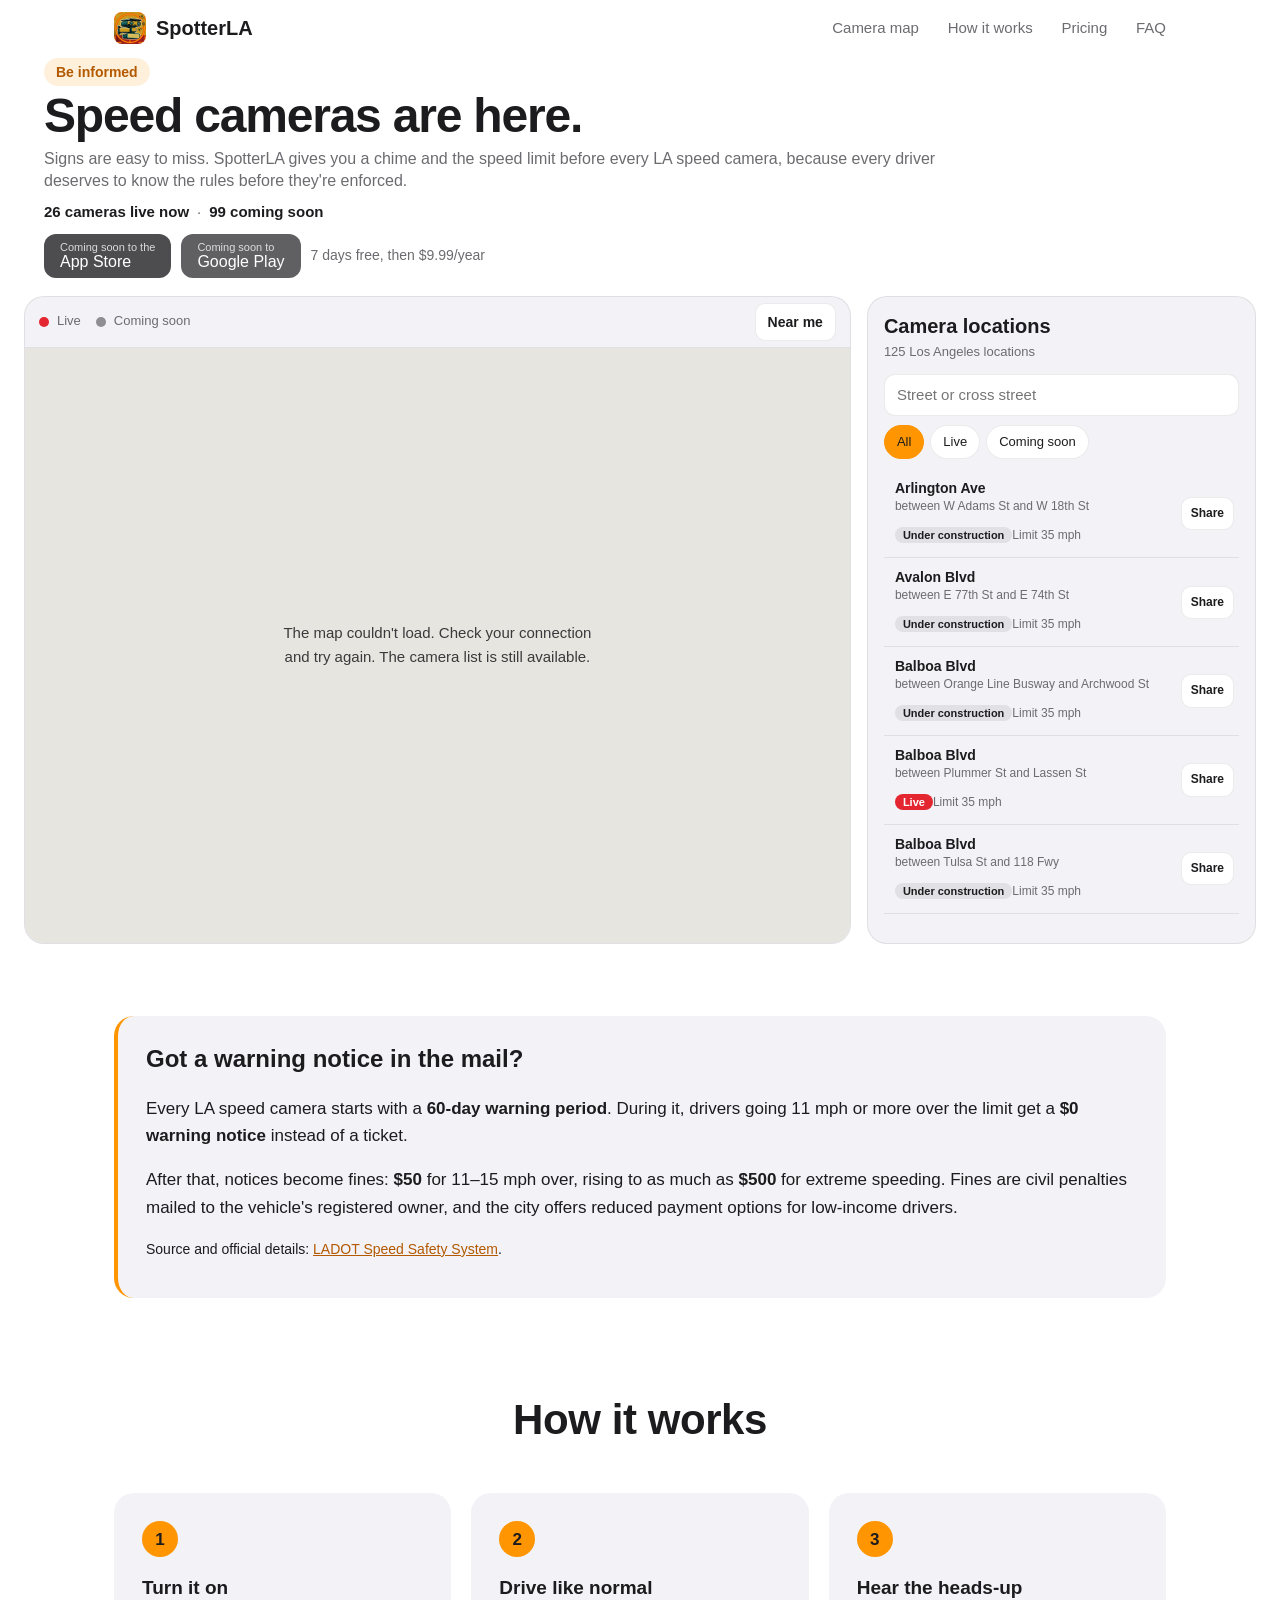
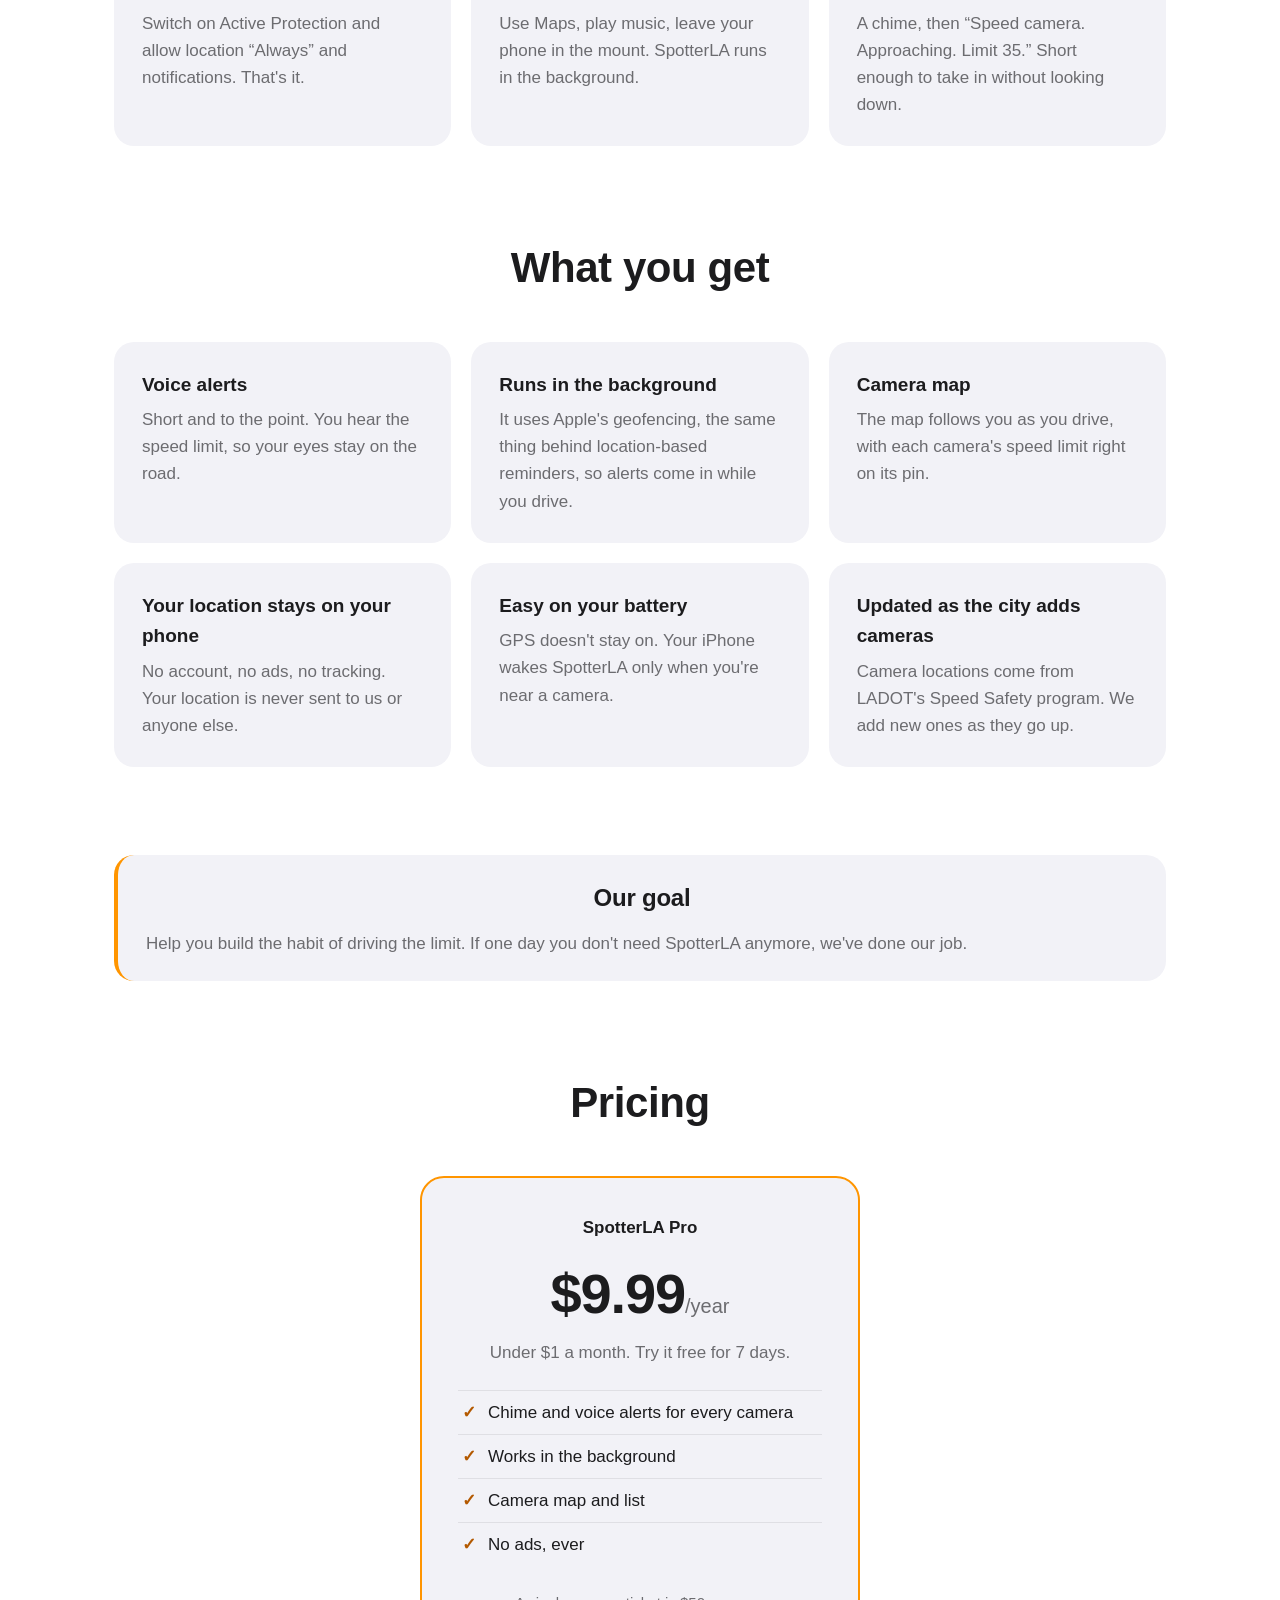
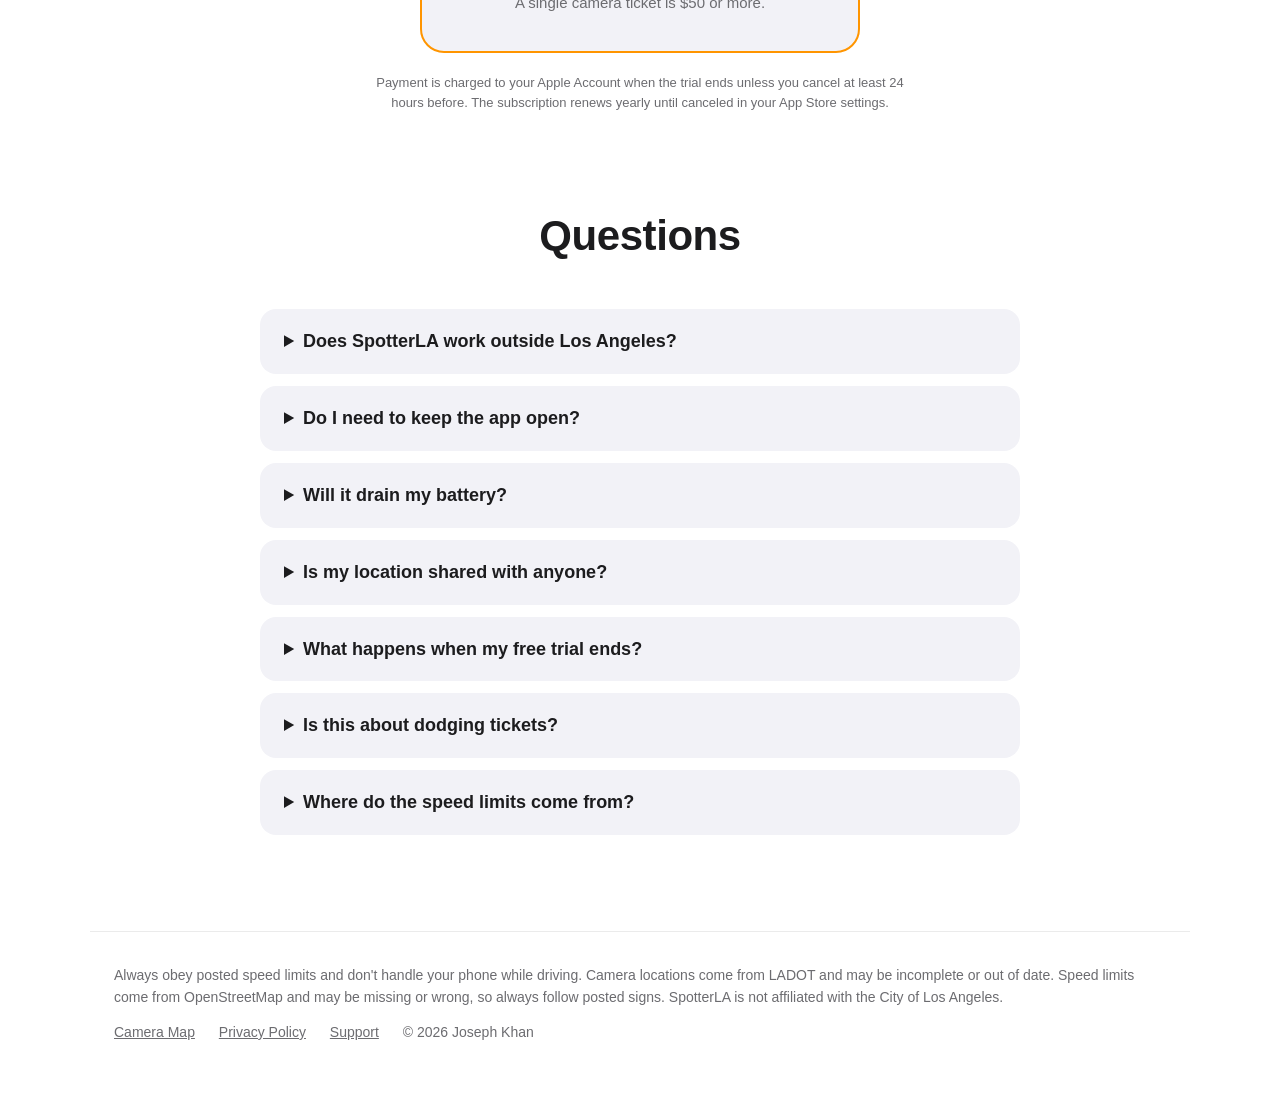
==== cameras/index.html @ c3e17345 "Redesign homepage around live camera map" ====
<!DOCTYPE html>
<html lang="en">
<head>
    <meta charset="utf-8">
    <meta name="viewport" content="width=device-width, initial-scale=1">
    <title>Camera map · SpotterLA</title>
    <meta name="description" content="See Los Angeles speed camera locations on the SpotterLA homepage map.">
    <meta property="og:url" content="https://spotterla.com/">
    <link rel="canonical" href="https://spotterla.com/">
    <meta http-equiv="refresh" content="0;url=/#camera-map">
    <link rel="stylesheet" href="/style.css">
</head>
<body>
<main>
    <header><a href="/">SpotterLA</a></header>
    <h1>The camera map has moved</h1>
    <p><a href="/#camera-map">Open the SpotterLA camera map</a>.</p>
    <footer>
        <p>Always obey posted speed limits and don't handle your phone while driving. Camera locations come from LADOT and may be incomplete or out of date. Speed limits come from OpenStreetMap and may be missing or wrong, so always follow posted signs. SpotterLA is not affiliated with the City of Los Angeles.</p>
        <p>© 2026 Joseph Khan</p>
    </footer>
</main>
</body>
</html>
---- style.css ----
:root {
    color-scheme: light dark;
    /* Apple's system orange, matching the app. Orange is too light for text on white,
       so text uses the darker --accent-text. */
    --accent: #ff9500;
    --accent-dark: #e08300;
    --accent-text: #b35900;
    --on-accent: #fff;
    --text: #1c1c1e;
    --muted: #6c6c70;
    --bg: #ffffff;
    --card: #f2f2f7;
    --border: rgba(0, 0, 0, 0.08);
}

@media (prefers-color-scheme: dark) {
    :root {
        --text: #f2f2f7;
        --muted: #a1a1a6;
        --bg: #0b0b0d;
        --card: #1c1c1e;
        --border: rgba(255, 255, 255, 0.1);
        --accent: #ff9f0a;
        --accent-text: #ff9f0a;
    }
}

* { box-sizing: border-box; }

html { scroll-behavior: smooth; }

body {
    margin: 0;
    font: 17px/1.6 -apple-system, BlinkMacSystemFont, "SF Pro Text", "Helvetica Neue", Arial, sans-serif;
    color: var(--text);
    background: var(--bg);
    -webkit-font-smoothing: antialiased;
}

a { color: var(--accent-text); }
.muted { color: var(--muted); }

/* ---------- Simple pages (privacy, support) ---------- */

main {
    max-width: 720px;
    margin: 0 auto;
    padding: 48px 24px 64px;
}

main header a {
    color: var(--text);
    text-decoration: none;
    font-weight: 700;
    font-size: 20px;
}

main h1 { font-size: 36px; line-height: 1.2; margin: 32px 0 8px; }
main h2 { font-size: 22px; margin-top: 40px; }

.card {
    background: var(--card);
    border-radius: 16px;
    padding: 20px 24px;
    margin: 24px 0;
}

main footer {
    margin-top: 64px;
    font-size: 14px;
    color: var(--muted);
}

main footer a { color: var(--muted); margin-right: 16px; }

/* ---------- Landing page ---------- */

.nav {
    display: flex;
    align-items: center;
    justify-content: space-between;
    max-width: 1100px;
    margin: 0 auto;
    padding: 20px 24px;
}

.brand {
    display: flex;
    align-items: center;
    gap: 10px;
    color: var(--text);
    font-weight: 700;
    font-size: 20px;
    text-decoration: none;
}

.brand img { border-radius: 8px; }

.nav-links a {
    color: var(--muted);
    text-decoration: none;
    margin-left: 24px;
    font-size: 15px;
}

.nav-links a:hover { color: var(--text); }

.hero {
    display: grid;
    grid-template-columns: 1.2fr 1fr;
    gap: 48px;
    align-items: center;
    max-width: 1100px;
    margin: 0 auto;
    padding: 48px 24px 72px;
}

.eyebrow {
    display: inline-block;
    margin: 0 0 16px;
    padding: 4px 12px;
    border-radius: 999px;
    background: rgba(255, 149, 0, 0.14);
    color: var(--accent-text);
    font-size: 14px;
    font-weight: 600;
}

.hero h1 {
    font-size: clamp(40px, 6vw, 64px);
    line-height: 1.05;
    letter-spacing: -0.02em;
    margin: 0 0 20px;
}

.lead {
    font-size: 20px;
    color: var(--muted);
    margin: 0 0 32px;
    max-width: 34em;
}

.cta-row {
    display: flex;
    align-items: center;
    flex-wrap: wrap;
    gap: 16px;
}

.store-button {
    display: inline-flex;
    align-items: center;
    gap: 10px;
    padding: 10px 20px;
    border-radius: 12px;
    background: var(--text);
    color: var(--bg);
    font-size: 20px;
    font-weight: 600;
    line-height: 1.1;
    cursor: default;
}

.store-button small {
    display: block;
    font-size: 11px;
    font-weight: 500;
    opacity: 0.8;
}

.cta-note { margin: 0; color: var(--muted); font-size: 15px; }

/* Phone mockup with a lock-screen notification */

.phone {
    justify-self: center;
    width: 300px;
    padding: 12px;
    border-radius: 48px;
    background: #1c1c1e;
    box-shadow: 0 30px 80px rgba(0, 0, 0, 0.35), inset 0 0 0 2px #3a3a3c;
}

.phone-screen {
    height: 560px;
    border-radius: 38px;
    padding: 56px 14px 20px;
    background:
        radial-gradient(circle at 30% 20%, rgba(255, 149, 0, 0.5), transparent 55%),
        radial-gradient(circle at 80% 90%, rgba(80, 80, 200, 0.45), transparent 50%),
        #101014;
    color: #fff;
    text-align: center;
}

.phone-time {
    margin: 0;
    font-size: 72px;
    font-weight: 600;
    line-height: 1;
    letter-spacing: -0.02em;
}

.phone-date { margin: 4px 0 40px; font-size: 16px; opacity: 0.85; }

.notification {
    display: flex;
    gap: 10px;
    padding: 12px;
    border-radius: 20px;
    background: rgba(255, 255, 255, 0.18);
    backdrop-filter: blur(20px);
    -webkit-backdrop-filter: blur(20px);
    text-align: left;
    animation: drop-in 0.8s ease-out 0.4s both;
}

.notification img { border-radius: 8px; flex-shrink: 0; }
.notification p { margin: 0; font-size: 13px; line-height: 1.35; }
.notification-title { font-weight: 600; display: flex; justify-content: space-between; }
.notification-title span { font-weight: 400; opacity: 0.7; }

.voice-bubble {
    display: flex;
    align-items: center;
    gap: 10px;
    margin-top: 16px;
    padding: 10px 14px;
    border-radius: 999px;
    background: rgba(0, 0, 0, 0.45);
    font-size: 13px;
    text-align: left;
    animation: drop-in 0.8s ease-out 1.2s both;
}

.wave { display: inline-flex; gap: 3px; align-items: center; height: 16px; }

.wave i {
    width: 3px;
    height: 100%;
    border-radius: 2px;
    background: var(--accent);
    animation: wave 1s ease-in-out infinite;
}

.wave i:nth-child(2) { animation-delay: 0.15s; }
.wave i:nth-child(3) { animation-delay: 0.3s; }
.wave i:nth-child(4) { animation-delay: 0.45s; }

@keyframes wave {
    0%, 100% { transform: scaleY(0.3); }
    50% { transform: scaleY(1); }
}

@keyframes drop-in {
    from { opacity: 0; transform: translateY(-12px); }
    to { opacity: 1; transform: none; }
}

@media (prefers-reduced-motion: reduce) {
    .notification, .voice-bubble, .wave i { animation: none; }
    html { scroll-behavior: auto; }
}

/* Stats strip */

.stats {
    display: grid;
    grid-template-columns: repeat(3, 1fr);
    max-width: 1100px;
    margin: 0 auto;
    padding: 0 24px;
    gap: 16px;
}

.stats div {
    padding: 24px;
    border-radius: 20px;
    background: var(--card);
    text-align: center;
}

.stats strong { display: block; font-size: 36px; color: var(--accent-text); line-height: 1.2; }
.stats span { color: var(--muted); font-size: 15px; }

/* Sections */

.section {
    max-width: 1100px;
    margin: 0 auto;
    padding: 88px 24px 0;
}

.section h2 {
    font-size: clamp(30px, 4vw, 42px);
    letter-spacing: -0.01em;
    text-align: center;
    margin: 0 0 40px;
}

.section h3 { margin: 0 0 6px; font-size: 19px; }
.section p { margin: 0; color: var(--muted); }

.steps, .features {
    display: grid;
    grid-template-columns: repeat(3, 1fr);
    gap: 20px;
}

.step, .feature {
    padding: 28px;
    border-radius: 20px;
    background: var(--card);
}

.step-number {
    display: inline-grid;
    place-items: center;
    width: 36px;
    height: 36px;
    margin-bottom: 16px;
    border-radius: 50%;
    background: var(--accent);
    color: var(--on-accent);
    font-weight: 700;
}

/* Pricing */

.price-card {
    max-width: 440px;
    margin: 0 auto;
    padding: 36px;
    border-radius: 24px;
    background: var(--card);
    border: 2px solid var(--accent);
    text-align: center;
}

.pricing .price-label { font-weight: 600; color: var(--text); }
.pricing .price { margin: 8px 0 0; font-size: 20px; }
.price strong { font-size: 56px; color: var(--text); letter-spacing: -0.02em; }
.price-sub { margin-bottom: 24px !important; }

.price-card ul {
    list-style: none;
    padding: 0;
    margin: 0 0 24px;
    text-align: left;
}

.price-card li { padding: 8px 0 8px 30px; position: relative; border-top: 1px solid var(--border); }
.price-card li::before { content: "✓"; position: absolute; left: 4px; color: var(--accent-text); font-weight: 700; }

.price-compare { font-size: 15px; }

.fine-print {
    max-width: 560px;
    margin: 20px auto 0 !important;
    font-size: 13px;
    text-align: center;
}

/* FAQ */

.faq details {
    max-width: 760px;
    margin: 0 auto 12px;
    padding: 18px 24px;
    border-radius: 16px;
    background: var(--card);
}

.faq summary { cursor: pointer; font-weight: 600; font-size: 18px; }
.faq details p { margin-top: 12px; }

/* Footer */

.site-footer {
    max-width: 1100px;
    margin: 96px auto 0;
    padding: 32px 24px 48px;
    border-top: 1px solid var(--border);
    font-size: 14px;
    color: var(--muted);
}

.site-footer p { margin: 0 0 12px; }
.site-footer a, .site-footer span { color: var(--muted); margin-right: 20px; }

/* Small screens */

@media (max-width: 820px) {
    .hero { grid-template-columns: 1fr; padding-top: 24px; text-align: center; }
    .lead { margin-left: auto; margin-right: auto; }
    .cta-row { justify-content: center; }
    .nav-links { display: none; }
    .stats, .steps, .features { grid-template-columns: 1fr; }
    .section { padding-top: 64px; }
}

/* ---------- Camera map page ---------- */

.camera-page { padding-top: 32px; }

.camera-page h1 {
    font-size: clamp(34px, 5vw, 52px);
    line-height: 1.1;
    letter-spacing: -0.02em;
    margin: 0 0 12px;
}

.camera-page h2 { text-align: left; font-size: 24px; margin: 0 0 12px; }
.camera-page .lead { font-size: 18px; margin-bottom: 28px; }

.info-card, .cta-card {
    padding: 24px 28px;
    border-radius: 20px;
    background: var(--card);
    margin-bottom: 28px;
}

.info-card { border-left: 4px solid var(--accent); }
.info-card p + p, .cta-card p + p { margin-top: 10px; }
.info-card strong { color: var(--text); }
.info-card .source { font-size: 14px; }

.camera-map {
    height: 460px;
    border-radius: 20px;
    overflow: hidden;
    border: 1px solid var(--border);
    z-index: 0;
}

.map-legend {
    display: flex;
    flex-wrap: wrap;
    align-items: center;
    gap: 6px 10px;
    margin: 12px 0 32px !important;
    font-size: 14px;
}

.dot { display: inline-block; width: 12px; height: 12px; border-radius: 50%; margin-left: 8px; }
.dot:first-child { margin-left: 0; }
.dot.live, .badge.live { background: #e3262f; }
.dot.construction { background: #f2a33a; }
.dot.planned { background: #8e8e93; }

.filters {
    display: flex;
    flex-wrap: wrap;
    gap: 12px;
    align-items: center;
    margin-bottom: 16px;
}

.filters input {
    flex: 1 1 260px;
    padding: 12px 16px;
    border-radius: 12px;
    border: 1px solid var(--border);
    background: var(--card);
    color: var(--text);
    font: inherit;
}

.chips { display: flex; gap: 8px; flex-wrap: wrap; }

.chip {
    padding: 8px 14px;
    border-radius: 999px;
    border: 1px solid var(--border);
    background: transparent;
    color: var(--text);
    font: inherit;
    font-size: 15px;
    cursor: pointer;
}

.chip.active { background: var(--accent); border-color: var(--accent); color: var(--on-accent); }

.camera-list { list-style: none; padding: 0; margin: 0 0 40px; }

.camera {
    display: grid;
    grid-template-columns: 1fr auto auto;
    gap: 6px 16px;
    align-items: center;
    padding: 14px 4px;
    border-bottom: 1px solid var(--border);
}

.camera[hidden] { display: none; }
.camera strong { display: block; color: var(--text); }
.camera div span { color: var(--muted); font-size: 15px; }

.badge {
    padding: 3px 10px;
    border-radius: 999px;
    font-size: 13px;
    font-weight: 600;
    white-space: nowrap;
    color: #fff;
}

.badge.construction { background: rgba(242, 163, 58, 0.18); color: #c77a12; }
.badge.planned { background: rgba(142, 142, 147, 0.18); color: var(--muted); }

.camera-links { display: flex; gap: 12px; font-size: 14px; white-space: nowrap; }

.button {
    display: inline-block;
    padding: 12px 22px;
    border-radius: 12px;
    background: var(--accent);
    color: var(--on-accent);
    font-weight: 600;
    text-decoration: none;
}

.button:hover { background: var(--accent-dark); }

@media (max-width: 820px) {
    .camera { grid-template-columns: 1fr auto; }
    .camera-links { grid-column: 1 / -1; }
    .camera-map { height: 360px; }
}
.map-link { margin: 20px 0 0; font-size: 16px; }

/* ---------- Homepage map and camera list ---------- */

.landing main {
    max-width: none;
    margin: 0;
    padding: 0;
}

.landing .nav { padding-top: 12px; padding-bottom: 12px; }
.site-hero {
    max-width: 1240px;
    margin: 0 auto;
    padding: 2px 24px 18px;
}

.hero-copy { max-width: 1120px; }
.hero-copy .eyebrow { margin-bottom: 6px; padding-top: 3px; padding-bottom: 3px; }
.hero-copy h1 {
    margin: 0 0 8px;
    font-size: clamp(36px, 4vw, 48px);
    line-height: 1;
    letter-spacing: -0.025em;
}
.hero-copy .lead {
    max-width: 105ch;
    margin: 0 0 8px;
    font-size: 16px;
    line-height: 1.35;
}

.camera-count {
    display: flex;
    gap: 8px;
    align-items: center;
    margin: 0 0 10px;
    color: var(--muted);
    font-size: 15px;
}
.camera-count strong { color: var(--text); font-weight: 600; }

.site-hero .cta-row { gap: 10px; }
.store-button {
    min-height: 44px;
    padding: 7px 16px;
    border: 0;
    border-radius: 12px;
    background: #1c1c1e;
    color: #fff;
    text-align: left;
    font: inherit;
    font-size: 16px;
    line-height: 1.1;
    opacity: 0.78;
}
.store-button small { font-size: 11px; }
.store-button.play-store { background: #343437; }
.cta-note { font-size: 14px; }

.map-workspace {
    display: grid;
    grid-template-columns: minmax(0, 1.7fr) minmax(340px, 0.8fr);
    gap: 16px;
    width: min(1440px, 100%);
    height: min(72vh, 780px);
    min-height: 560px;
    margin: 0 auto;
    padding: 0 24px;
}

.map-panel, .camera-panel {
    min-width: 0;
    border: 1px solid var(--border);
    border-radius: 20px;
    background: var(--card);
    overflow: hidden;
}

.map-panel { display: flex; flex-direction: column; }
.map-toolbar {
    display: flex;
    align-items: center;
    justify-content: space-between;
    min-height: 48px;
    padding: 6px 14px;
    border-bottom: 1px solid var(--border);
}
.map-toolbar p {
    display: flex;
    align-items: center;
    gap: 7px;
    margin: 0;
    color: var(--muted);
    font-size: 13px;
}
.dot {
    width: 10px;
    height: 10px;
    margin: 0 1px 0 8px;
    background: #8e8e93;
}
.dot.live { background: #e3262f; }
.dot.coming-soon { background: #8e8e93; }
.near-me-button, .share-button {
    padding: 7px 12px;
    border: 1px solid var(--border);
    border-radius: 10px;
    background: var(--bg);
    color: var(--text);
    font: inherit;
    font-size: 14px;
    font-weight: 600;
    cursor: pointer;
}
.near-me-button:hover, .share-button:hover { border-color: var(--accent-text); }

.camera-map {
    position: relative;
    flex: 1;
    min-height: 0;
    height: auto;
    border: 0;
    border-radius: 0;
    background: #e7e5df;
}
.map-message {
    position: absolute;
    inset: 0;
    display: grid;
    place-items: center;
    max-width: 360px;
    margin: auto;
    padding: 24px;
    color: #3a3a3c;
    text-align: center;
    font-size: 15px;
}
.camera-map.map-ready .map-message { display: none; }

.camera-panel {
    display: flex;
    flex-direction: column;
    padding: 16px;
}
.list-heading h2 {
    margin: 0;
    font-size: 20px;
    line-height: 1.3;
}
.list-heading p { margin: 3px 0 12px; color: var(--muted); font-size: 13px; }
.new-locations {
    margin: 0 0 12px;
    padding: 10px 12px;
    border-radius: 12px;
    background: var(--bg);
}
.new-locations[hidden] { display: none; }
.new-locations h3 { margin: 0 0 5px; font-size: 14px; }
.new-locations ul { margin: 0; padding: 0; list-style: none; }
.new-locations li { color: var(--muted); font-size: 13px; }

.camera-controls { flex: 0 0 auto; }
.camera-controls input {
    width: 100%;
    min-height: 42px;
    padding: 8px 12px;
    border: 1px solid var(--border);
    border-radius: 11px;
    outline: none;
    background: var(--bg);
    color: var(--text);
    font: inherit;
    font-size: 15px;
}
.camera-controls input:focus { border-color: var(--accent-text); }
.chips { gap: 6px; margin: 9px 0 10px; }
.chip {
    min-height: 34px;
    padding: 5px 12px;
    border-color: var(--border);
    background: var(--bg);
    color: var(--text);
    font-size: 13px;
}
.chip.active {
    border-color: var(--accent);
    background: var(--accent);
    color: #1c1c1e;
}

.camera-list {
    min-height: 0;
    flex: 1 1 auto;
    margin: 0;
    overflow-y: auto;
    overscroll-behavior: contain;
}
.camera-row {
    display: grid;
    grid-template-columns: minmax(0, 1fr) auto;
    gap: 8px;
    align-items: center;
    padding: 10px 5px;
    border-bottom: 1px solid var(--border);
}
.camera-row[hidden] { display: none; }
.camera-row.selected {
    border-radius: 10px;
    background: color-mix(in srgb, var(--accent) 15%, var(--bg));
    box-shadow: inset 3px 0 var(--accent);
}
.camera-select {
    display: block;
    min-width: 0;
    padding: 0 0 0 6px;
    border: 0;
    background: transparent;
    color: var(--text);
    text-align: left;
    font: inherit;
    cursor: pointer;
}
.camera-select strong, .camera-select > span {
    display: block;
}
.camera-select strong { font-size: 14px; line-height: 1.35; }
.camera-select > span:not(.camera-row-meta) { color: var(--muted); font-size: 12px; line-height: 1.4; }
.camera-row-meta { display: flex; flex-wrap: wrap; gap: 5px; align-items: center; margin-top: 5px; }
.badge {
    padding: 2px 8px;
    border-radius: 999px;
    font-size: 11px;
    line-height: 1.5;
    font-weight: 600;
}
.badge.live { background: #e3262f; color: #fff; }
.badge.construction, .badge.planned {
    background: rgba(142, 142, 147, 0.18);
    color: var(--text);
}
.camera-limit { color: var(--muted); font-size: 12px; }
.share-button { padding: 6px 9px; font-size: 12px; }

.visually-hidden {
    position: absolute;
    width: 1px;
    height: 1px;
    padding: 0;
    margin: -1px;
    overflow: hidden;
    clip: rect(0, 0, 0, 0);
    white-space: nowrap;
    border: 0;
}

button:focus-visible, a:focus-visible, summary:focus-visible, input:focus-visible {
    outline: 3px solid var(--accent-text);
    outline-offset: 3px;
}

.content-sections { max-width: 1100px; margin: 0 auto; padding: 0 24px; }
.notice-card { margin: 72px 0 0; }
.notice-card h2, .goal-card h2 { margin: 0 0 12px; font-size: 24px; }
.notice-card p + p { margin-top: 10px; }
.notice-card .source { font-size: 14px; }
.goal-card { margin: 0; }
.goal-card p { color: var(--muted); }
.content-sections .section { padding-right: 0; padding-left: 0; }
.content-sections .step-number { color: #1c1c1e; }

@media (prefers-color-scheme: dark) {
    .camera-map { background: #252528; }
    .map-message { color: #f2f2f7; }
    .store-button { background: #343437; }
    .store-button.play-store { background: #48484a; }
}

@media (max-width: 820px) {
    .site-hero { min-height: 0; padding: 0 20px 24px; text-align: left; }
    .hero-copy { max-width: 680px; }
    .hero-copy h1 { font-size: clamp(34px, 9vw, 48px); }
    .hero-copy .lead { font-size: 16px; }
    .camera-count { flex-wrap: wrap; font-size: 14px; }
    .site-hero .cta-row { justify-content: flex-start; }
    .map-workspace {
        display: flex;
        flex-direction: column;
        height: auto;
        min-height: 0;
        padding: 0 12px;
    }
    .map-panel { flex: 0 0 auto; height: 54vh; min-height: 380px; }
    .camera-panel { flex: 0 0 auto; min-height: 520px; padding: 14px; }
    .camera-list { max-height: 680px; flex: 0 1 auto; }
    .notice-card { margin-top: 48px; }
    .content-sections { padding: 0 20px; }
    .content-sections .section { padding-top: 56px; }
}

@media (max-width: 420px) {
    .nav { padding: 14px 16px; }
    .brand { font-size: 18px; }
    .site-hero { padding-right: 16px; padding-left: 16px; }
    .site-hero .cta-row { gap: 8px; }
    .store-button { min-height: 44px; padding: 6px 11px; font-size: 14px; }
    .cta-note { width: 100%; }
    .map-toolbar { padding-right: 10px; padding-left: 10px; }
    .map-toolbar p { gap: 4px; font-size: 12px; }
    .near-me-button { padding: 6px 9px; }
    .content-sections { padding: 0 16px; }
}
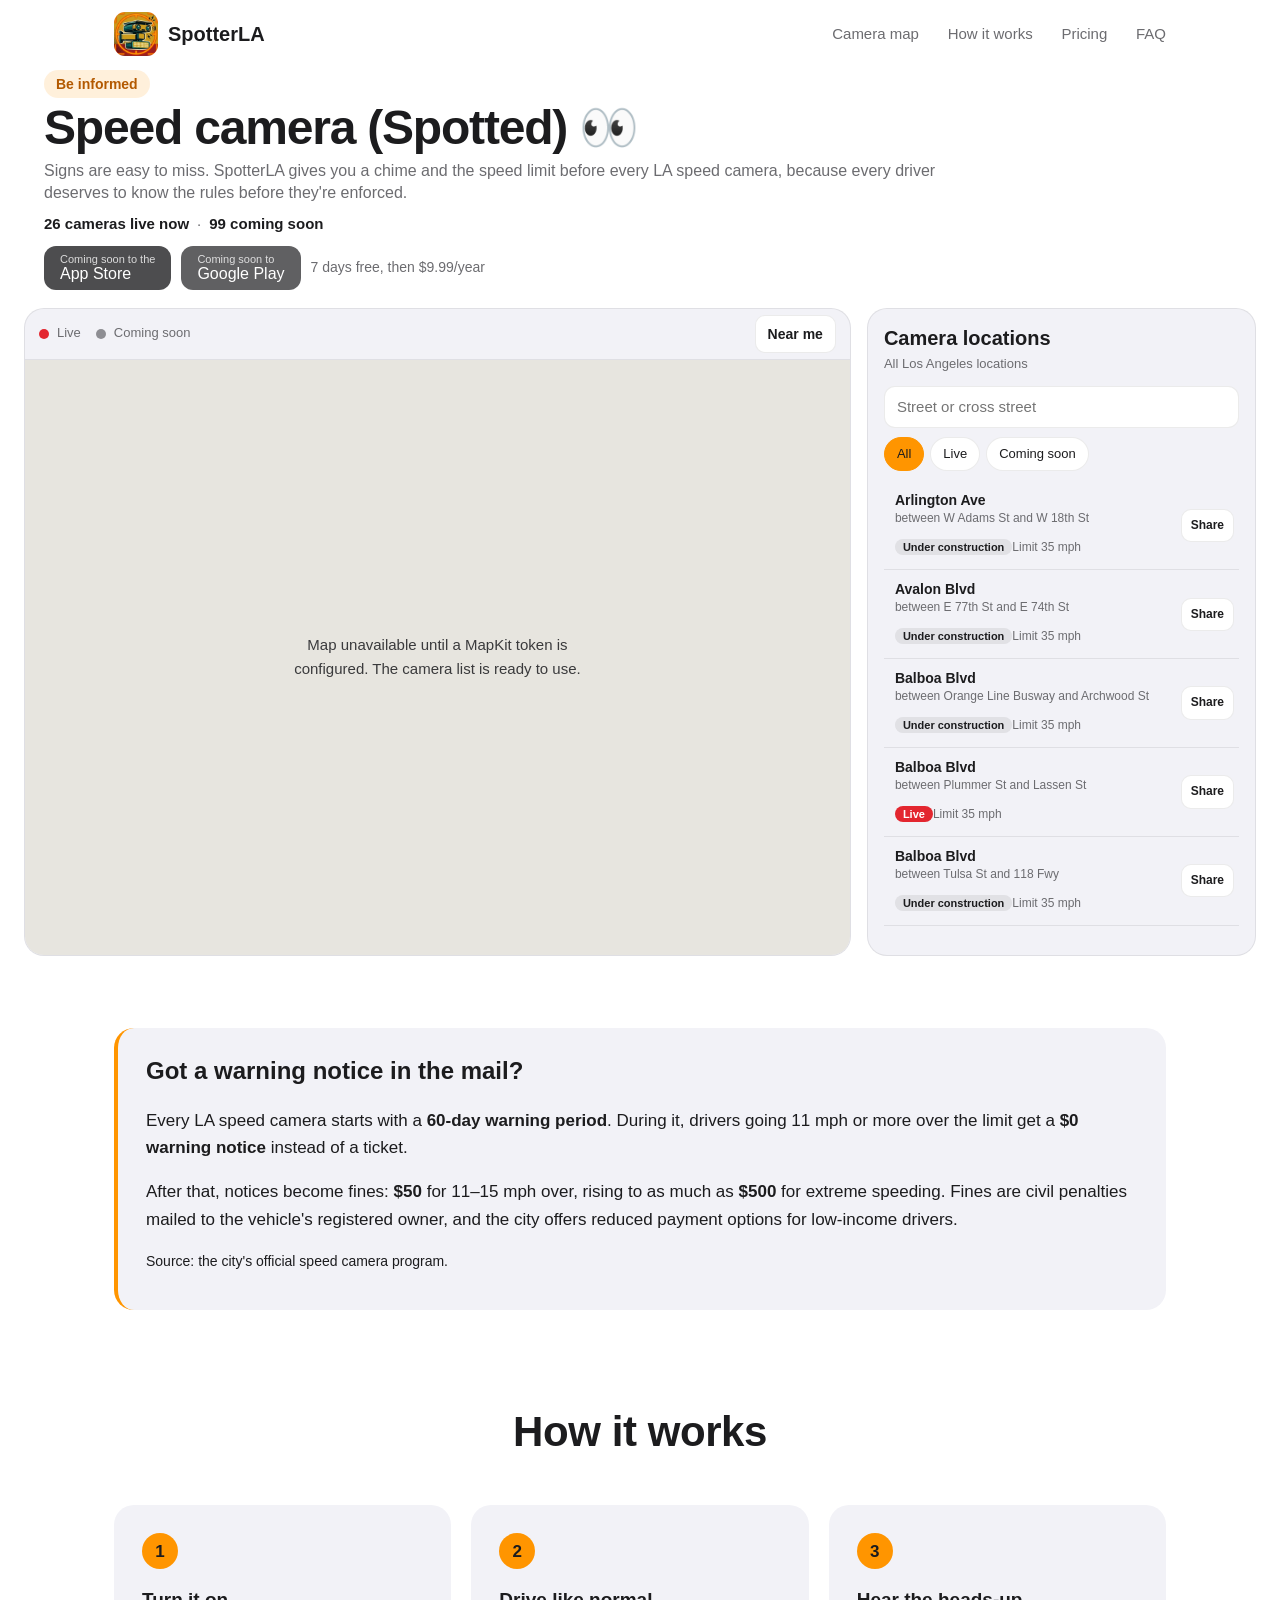
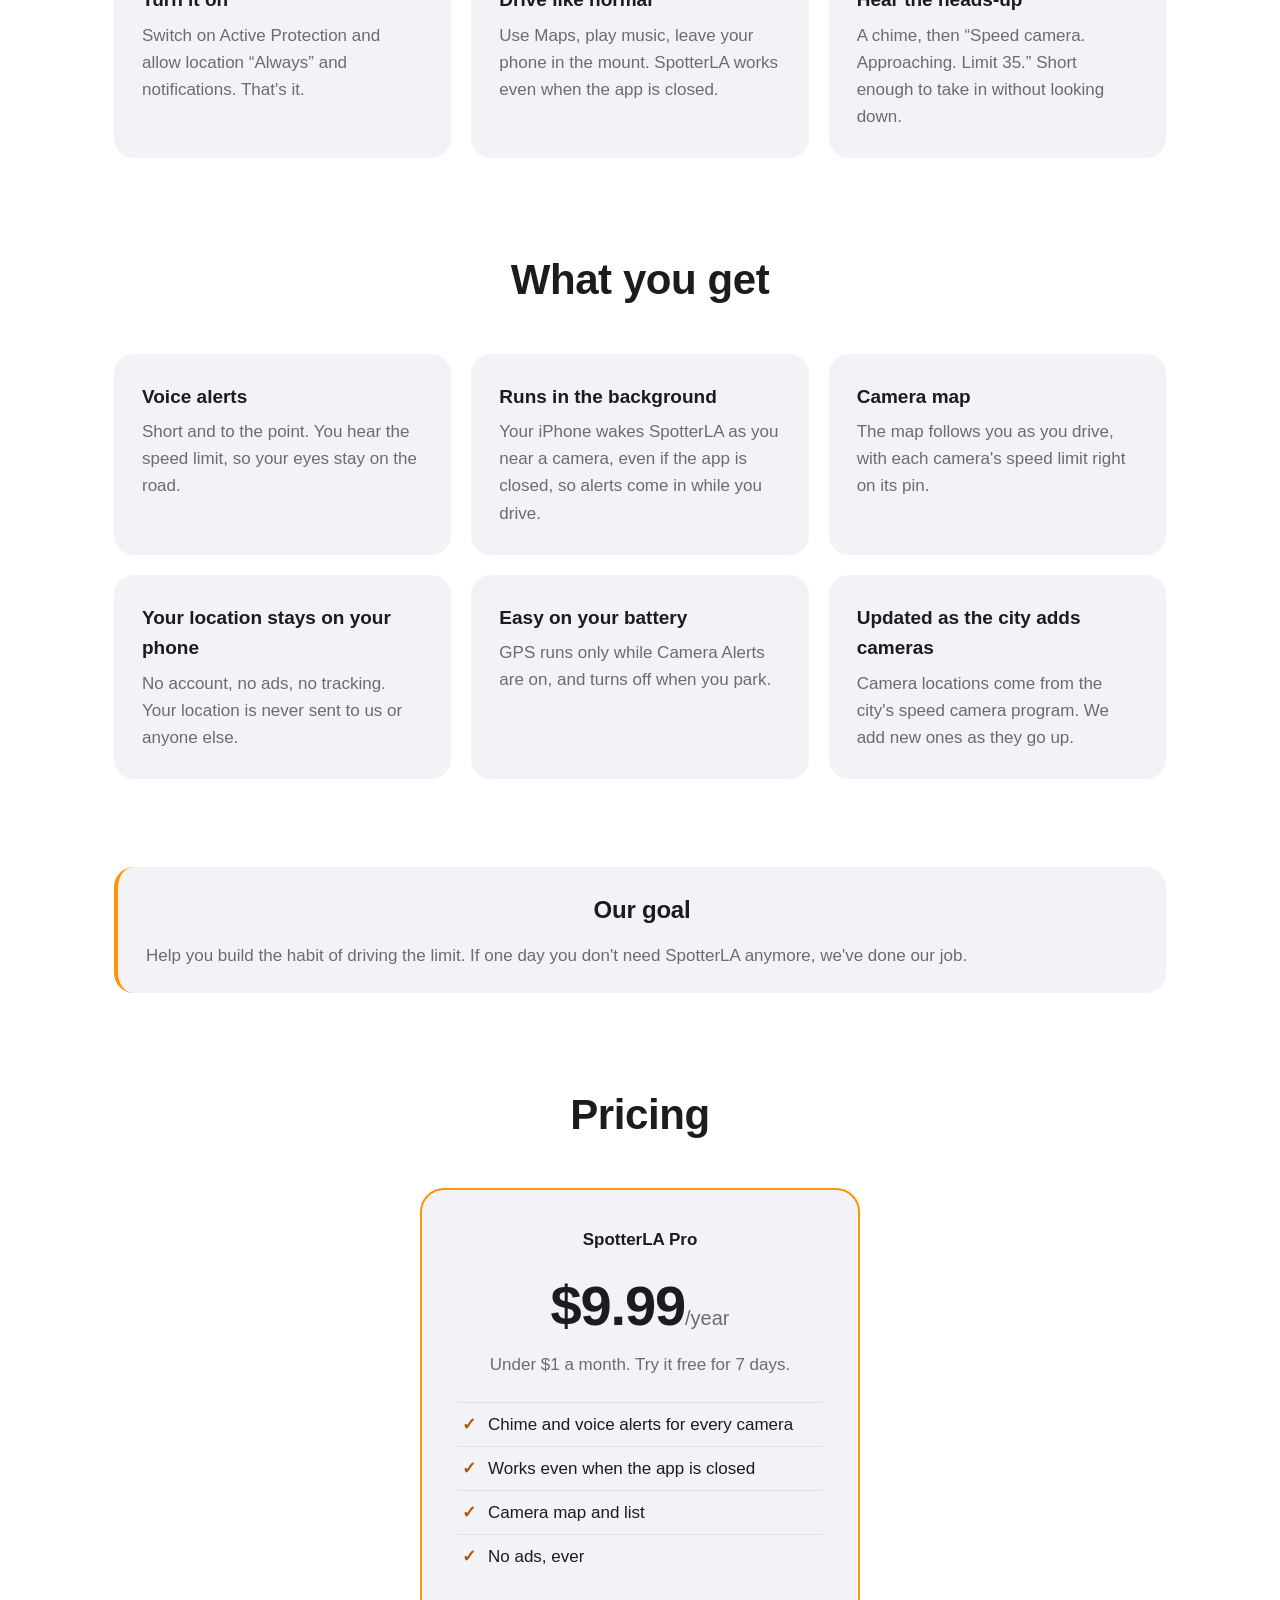
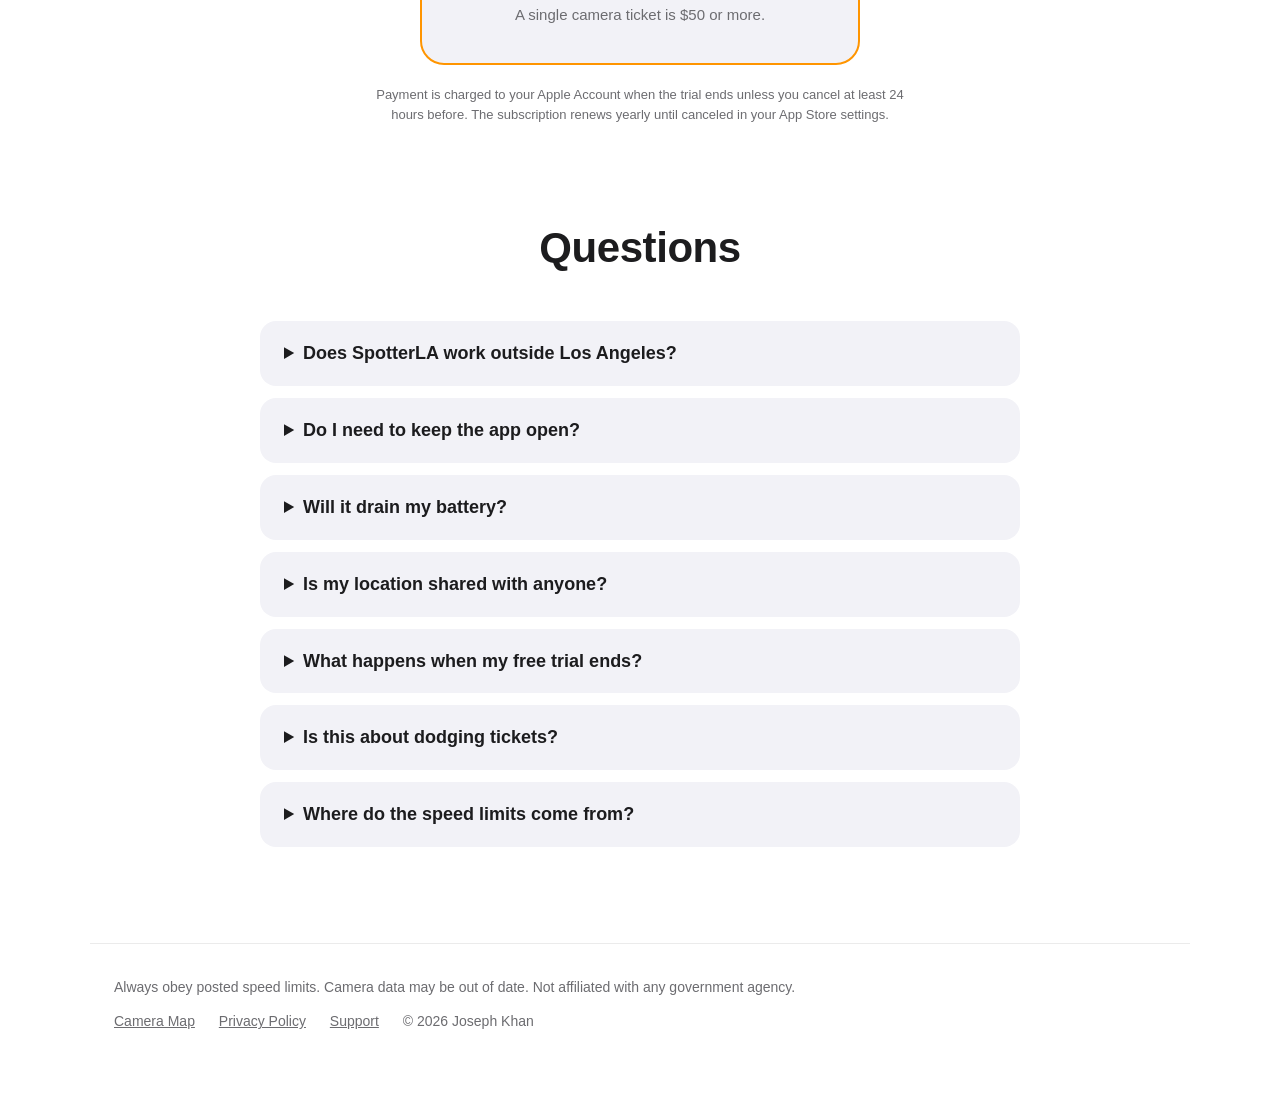
==== commit c223c715: "Shorten footer" ====
--- a/cameras/index.html
+++ b/cameras/index.html
@@ -16,7 +16,7 @@
     <h1>The camera map has moved</h1>
     <p><a href="/#camera-map">Open the SpotterLA camera map</a>.</p>
     <footer>
-        <p>Always obey posted speed limits and don't handle your phone while driving. Camera locations come from LADOT and may be incomplete or out of date. Speed limits come from OpenStreetMap and may be missing or wrong, so always follow posted signs. SpotterLA is not affiliated with the City of Los Angeles.</p>
+        <p>Always obey posted speed limits. Camera data may be out of date. Not affiliated with any government agency.</p>
         <p>© 2026 Joseph Khan</p>
     </footer>
 </main>
--- a/style.css
+++ b/style.css
@@ -94,7 +94,7 @@
     text-decoration: none;
 }
 
-.brand img { border-radius: 8px; }
+.brand img { border-radius: 11px; }
 
 .nav-links a {
     color: var(--muted);
@@ -820,8 +820,8 @@
         padding: 0 12px;
     }
     .map-panel { flex: 0 0 auto; height: 54vh; min-height: 380px; }
-    .camera-panel { flex: 0 0 auto; min-height: 520px; padding: 14px; }
-    .camera-list { max-height: 680px; flex: 0 1 auto; }
+    .camera-panel { flex: 0 0 auto; height: 54vh; min-height: 380px; padding: 14px; }
+    .camera-list { max-height: none; flex: 1 1 0; }
     .notice-card { margin-top: 48px; }
     .content-sections { padding: 0 20px; }
     .content-sections .section { padding-top: 56px; }
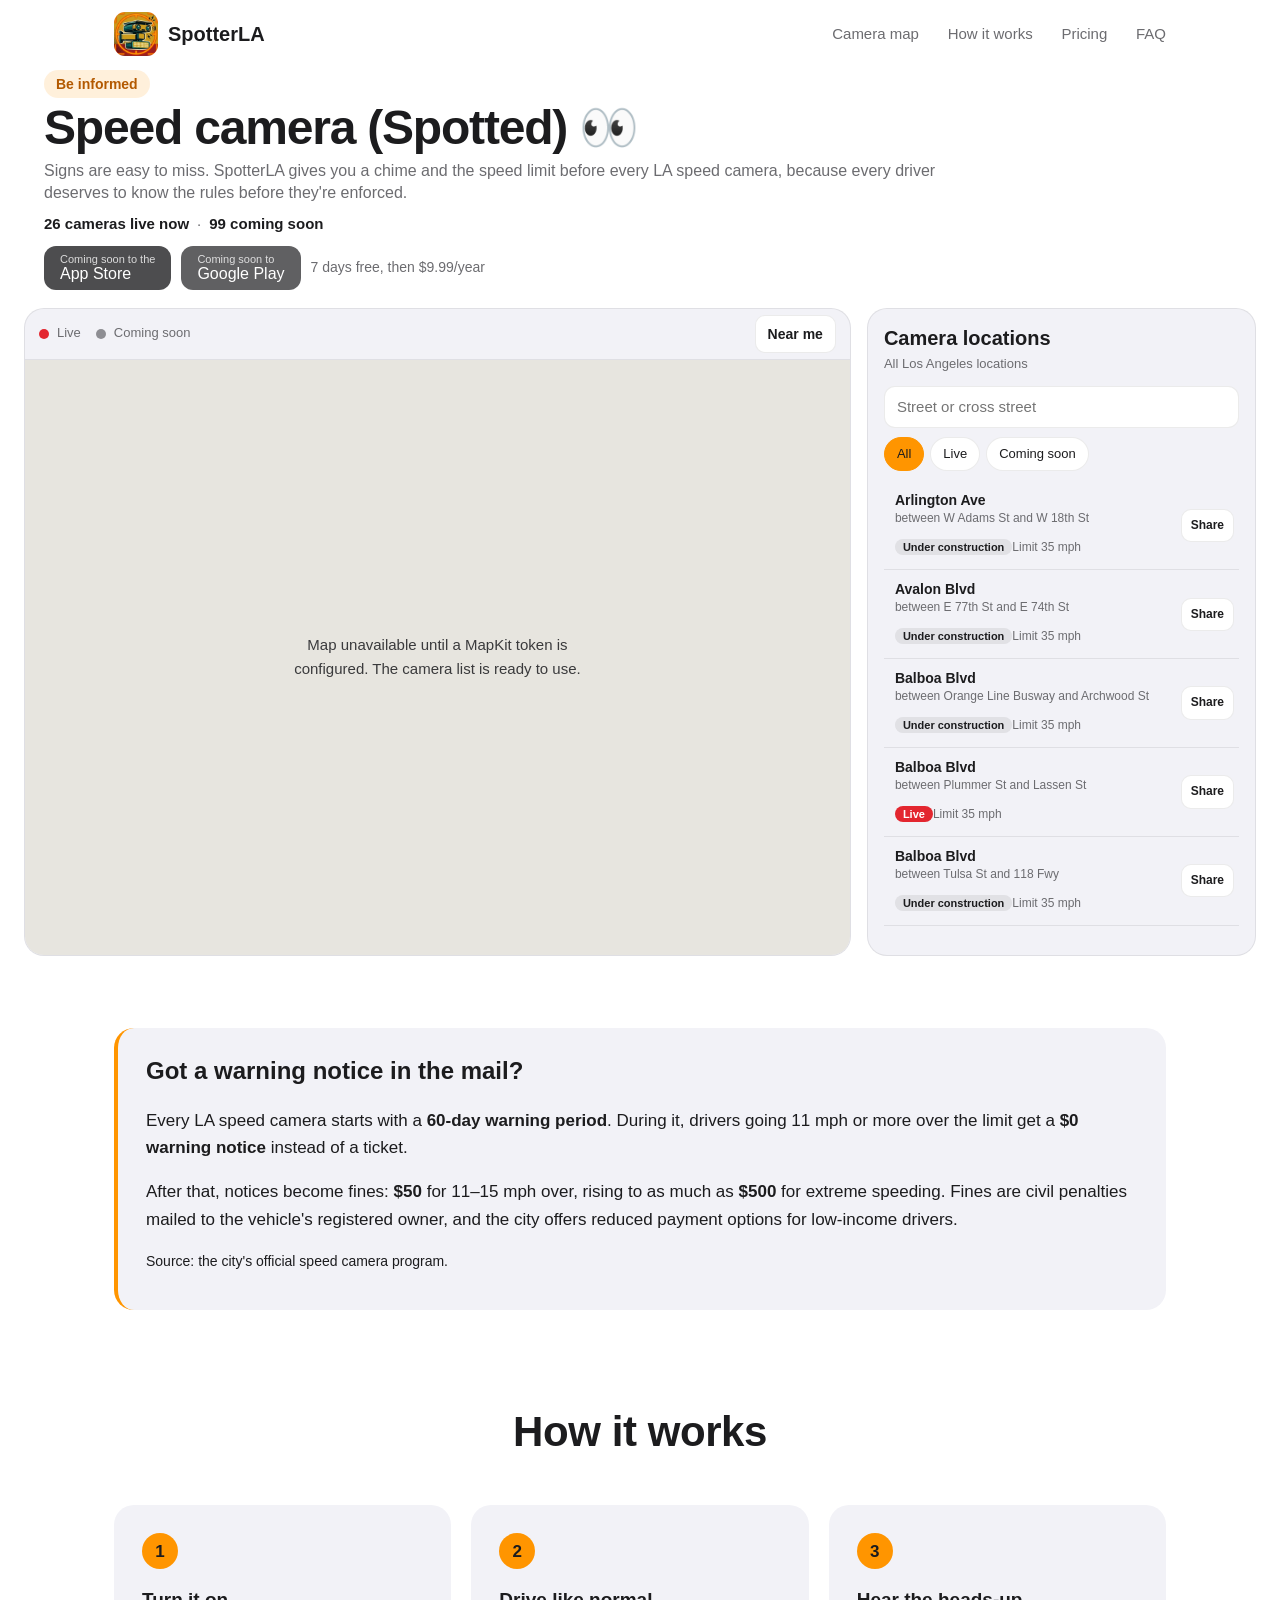
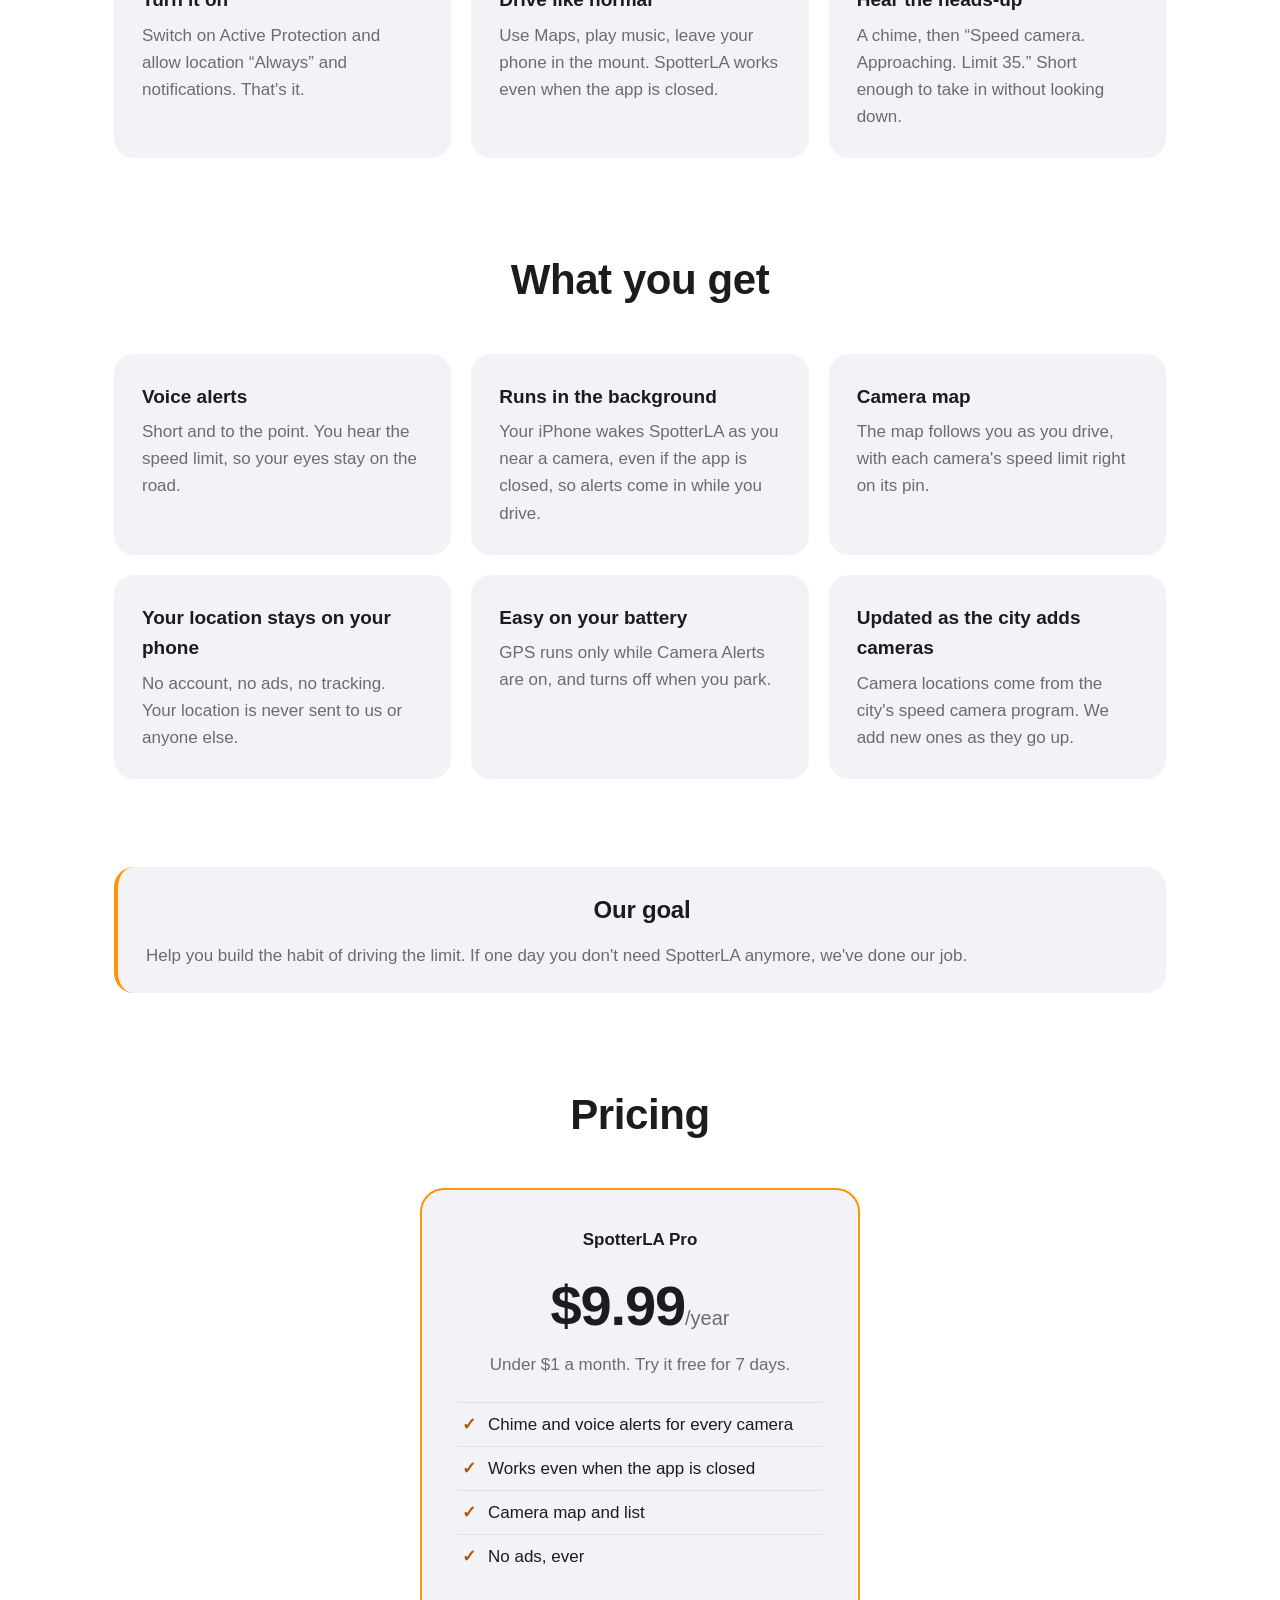
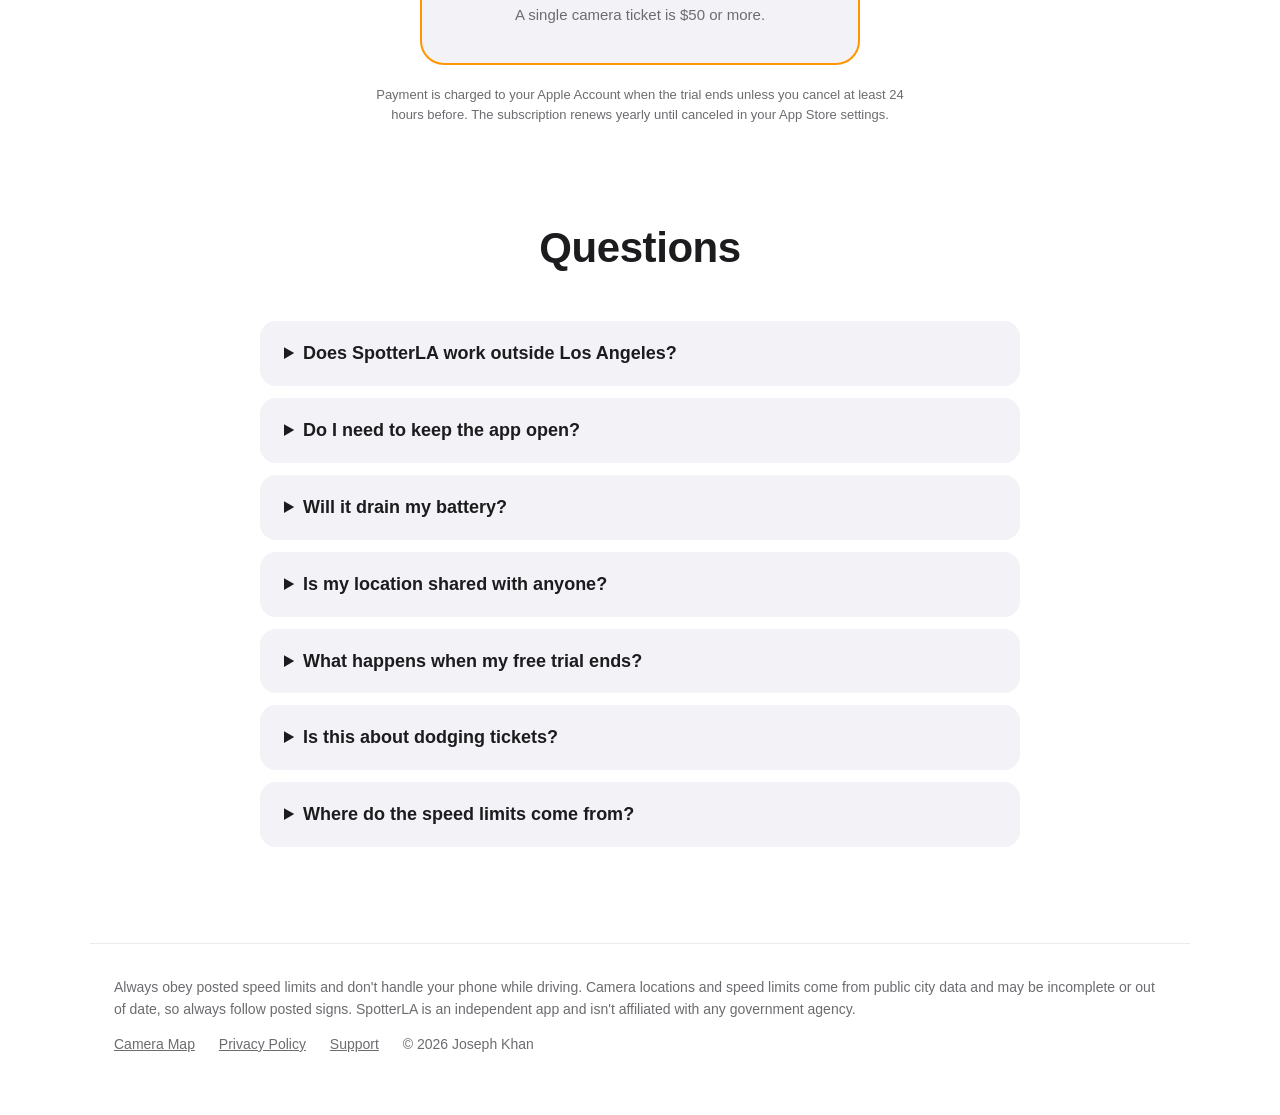
==== commit 287e0c8b: "Trim privacy policy, update footer and support email" ====
--- a/cameras/index.html
+++ b/cameras/index.html
@@ -16,7 +16,7 @@
     <h1>The camera map has moved</h1>
     <p><a href="/#camera-map">Open the SpotterLA camera map</a>.</p>
     <footer>
-        <p>Always obey posted speed limits. Camera data may be out of date. Not affiliated with any government agency.</p>
+        <p>Always obey posted speed limits and don't handle your phone while driving. Camera locations and speed limits come from public city data and may be incomplete or out of date, so always follow posted signs. SpotterLA is an independent app and isn't affiliated with any government agency.</p>
         <p>© 2026 Joseph Khan</p>
     </footer>
 </main>
